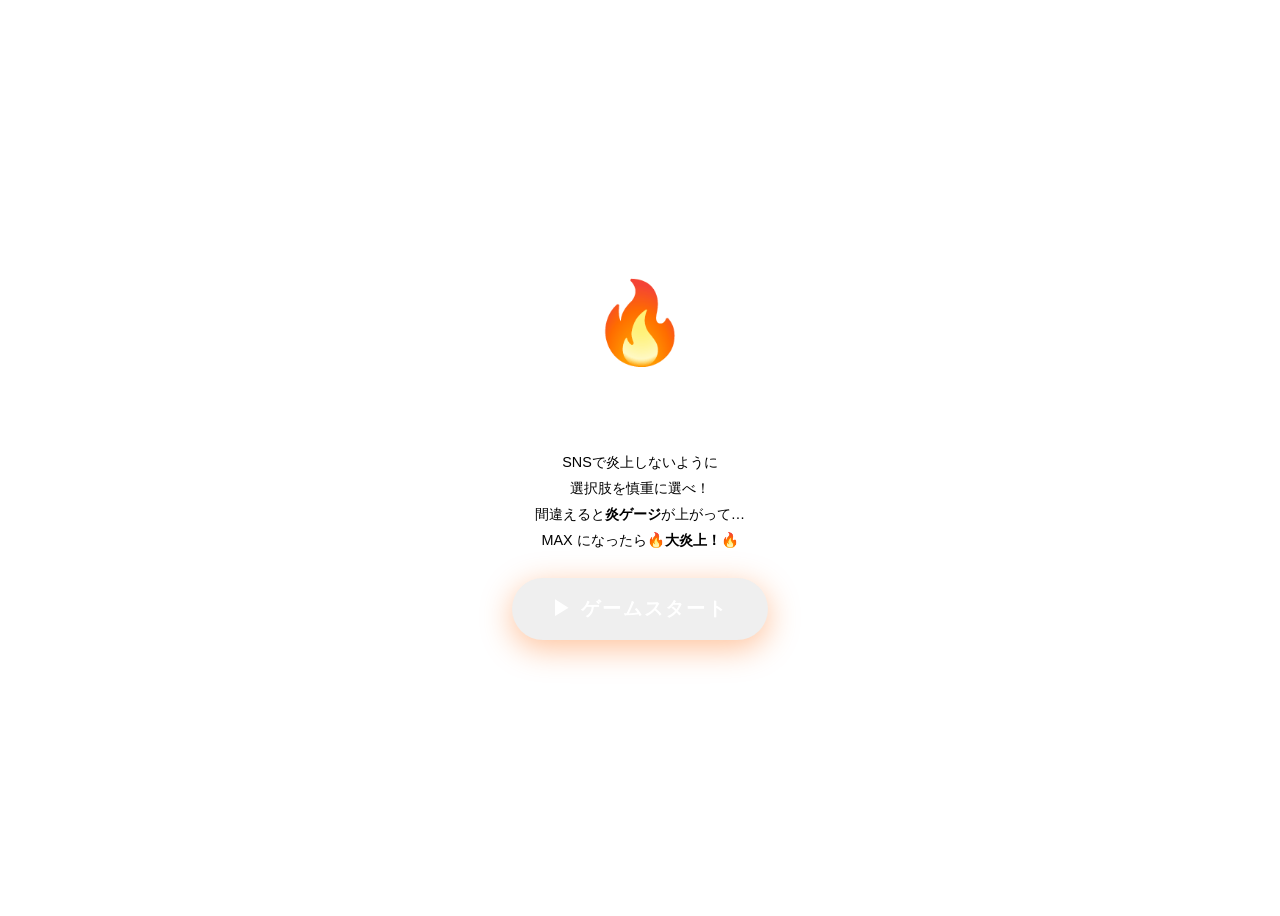
==== enjo-kaihi.html @ 389746f2 "Add files via upload" ====
<!DOCTYPE html>

<html lang="ja">
<head>
<meta charset="UTF-8">
<meta name="viewport" content="width=device-width, initial-scale=1.0">
<title>🔥 炎上回避ゲーム</title>
<style>
  @import url('https://fonts.googleapis.com/css2?family=Zen+Maru+Gothic:wght@400;700;900&family=M+PLUS+Rounded+1c:wght@400;700;900&display=swap');

:root {
–fire1: #ff2200;
–fire2: #ff6600;
–fire3: #ffaa00;
–fire4: #ffdd00;
–safe: #00e5a0;
–bg: #0a0a0f;
–card: #14141e;
–card2: #1e1e2e;
–text: #f0eaff;
–muted: #888;
}

- { margin: 0; padding: 0; box-sizing: border-box; }

body {
font-family: ‘Zen Maru Gothic’, sans-serif;
background: var(–bg);
color: var(–text);
min-height: 100vh;
display: flex;
flex-direction: column;
align-items: center;
justify-content: center;
overflow-x: hidden;
position: relative;
}

/* 背景の炎エフェクト */
.bg-fire {
position: fixed;
inset: 0;
pointer-events: none;
z-index: 0;
overflow: hidden;
}

.flame-bg {
position: absolute;
bottom: -20px;
width: 80px;
animation: flameRise linear infinite;
opacity: 0;
font-size: 3rem;
filter: blur(1px);
}

@keyframes flameRise {
0% { transform: translateY(0) scale(1) rotate(-5deg); opacity: 0; }
10% { opacity: 0.4; }
50% { transform: translateY(-40vh) scale(1.3) rotate(5deg); opacity: 0.3; }
90% { opacity: 0.1; }
100% { transform: translateY(-90vh) scale(0.8) rotate(-3deg); opacity: 0; }
}

/* メインコンテナ */
#app {
position: relative;
z-index: 10;
width: 100%;
max-width: 560px;
padding: 16px;
}

/* ヘッダー */
.header {
text-align: center;
margin-bottom: 20px;
}

.logo {
font-size: 2.2rem;
font-weight: 900;
background: linear-gradient(135deg, var(–fire2), var(–fire3), var(–fire4));
-webkit-background-clip: text;
-webkit-text-fill-color: transparent;
background-clip: text;
line-height: 1.2;
letter-spacing: -1px;
text-shadow: none;
filter: drop-shadow(0 0 20px rgba(255,100,0,0.5));
}

.subtitle {
font-size: 0.8rem;
color: var(–muted);
margin-top: 4px;
letter-spacing: 2px;
}

/* 炎ゲージ */
.gauge-wrapper {
background: var(–card);
border-radius: 16px;
padding: 16px 20px;
margin-bottom: 16px;
border: 1px solid #2a2a3a;
box-shadow: 0 4px 24px rgba(0,0,0,0.4);
}

.gauge-header {
display: flex;
justify-content: space-between;
align-items: center;
margin-bottom: 10px;
}

.gauge-label {
font-size: 0.85rem;
font-weight: 700;
display: flex;
align-items: center;
gap: 6px;
}

.gauge-pct {
font-size: 1.4rem;
font-weight: 900;
color: var(–fire2);
transition: color 0.3s;
}

.gauge-track {
height: 24px;
background: #222230;
border-radius: 12px;
overflow: hidden;
position: relative;
}

.gauge-fill {
height: 100%;
border-radius: 12px;
transition: width 0.6s cubic-bezier(0.34,1.56,0.64,1), background 0.4s;
position: relative;
overflow: hidden;
}

.gauge-fill::after {
content: ‘’;
position: absolute;
inset: 0;
background: linear-gradient(90deg, transparent 0%, rgba(255,255,255,0.2) 50%, transparent 100%);
animation: shimmer 1.5s infinite;
}

@keyframes shimmer {
0% { transform: translateX(-100%); }
100% { transform: translateX(100%); }
}

.gauge-emojis {
display: flex;
justify-content: flex-end;
margin-top: 6px;
font-size: 1.1rem;
min-height: 24px;
gap: 2px;
}

/* スコア & ステージ */
.stats-row {
display: flex;
gap: 10px;
margin-bottom: 16px;
}

.stat-box {
flex: 1;
background: var(–card);
border-radius: 12px;
padding: 12px;
text-align: center;
border: 1px solid #2a2a3a;
}

.stat-label {
font-size: 0.7rem;
color: var(–muted);
letter-spacing: 1px;
margin-bottom: 4px;
}

.stat-value {
font-size: 1.5rem;
font-weight: 900;
}

/* シナリオカード */
.scenario-card {
background: var(–card2);
border-radius: 20px;
padding: 24px;
margin-bottom: 16px;
border: 1px solid #2a2a3a;
box-shadow: 0 8px 32px rgba(0,0,0,0.5);
position: relative;
overflow: hidden;
}

.scenario-card::before {
content: ‘’;
position: absolute;
top: 0; left: 0; right: 0;
height: 3px;
background: linear-gradient(90deg, var(–fire1), var(–fire3), var(–fire4));
}

.scenario-icon {
font-size: 2.5rem;
text-align: center;
margin-bottom: 12px;
display: block;
animation: bounce 2s ease-in-out infinite;
}

@keyframes bounce {
0%, 100% { transform: translateY(0); }
50% { transform: translateY(-6px); }
}

.scenario-situation {
font-size: 0.7rem;
color: var(–fire3);
letter-spacing: 2px;
font-weight: 700;
margin-bottom: 8px;
}

.scenario-text {
font-size: 1rem;
line-height: 1.7;
color: var(–text);
font-weight: 700;
}

/* 選択肢 */
.choices {
display: flex;
flex-direction: column;
gap: 10px;
margin-bottom: 16px;
}

.choice-btn {
background: var(–card);
border: 2px solid #2a2a3a;
border-radius: 14px;
padding: 16px 20px;
color: var(–text);
font-family: inherit;
font-size: 0.95rem;
font-weight: 700;
cursor: pointer;
text-align: left;
transition: all 0.2s;
display: flex;
align-items: center;
gap: 12px;
line-height: 1.5;
position: relative;
overflow: hidden;
}

.choice-btn::before {
content: ‘’;
position: absolute;
inset: 0;
background: linear-gradient(135deg, transparent, rgba(255,255,255,0.03));
opacity: 0;
transition: opacity 0.2s;
}

.choice-btn:hover:not(:disabled) {
border-color: var(–fire3);
transform: translateY(-2px);
box-shadow: 0 8px 24px rgba(255,150,0,0.2);
}

.choice-btn:hover:not(:disabled)::before { opacity: 1; }
.choice-btn:active:not(:disabled) { transform: translateY(0); }

.choice-btn:disabled { cursor: not-allowed; opacity: 0.7; }

.choice-label {
width: 28px;
height: 28px;
border-radius: 8px;
background: #2a2a3a;
display: flex;
align-items: center;
justify-content: center;
font-size: 0.8rem;
flex-shrink: 0;
font-weight: 900;
}

.choice-btn.correct {
border-color: var(–safe);
background: rgba(0, 229, 160, 0.1);
animation: correctPulse 0.5s ease;
}

.choice-btn.wrong {
border-color: var(–fire1);
background: rgba(255, 34, 0, 0.1);
animation: wrongShake 0.5s ease;
}

@keyframes correctPulse {
0% { transform: scale(1); }
50% { transform: scale(1.03); }
100% { transform: scale(1); }
}

@keyframes wrongShake {
0%, 100% { transform: translateX(0); }
20% { transform: translateX(-8px); }
40% { transform: translateX(8px); }
60% { transform: translateX(-6px); }
80% { transform: translateX(6px); }
}

/* フィードバック */
.feedback {
border-radius: 14px;
padding: 16px 20px;
margin-bottom: 16px;
font-size: 0.95rem;
font-weight: 700;
line-height: 1.6;
display: none;
animation: fadeSlideIn 0.3s ease;
}

.feedback.show { display: block; }

.feedback.correct {
background: rgba(0,229,160,0.1);
border: 1px solid var(–safe);
color: #7fffcf;
}

.feedback.wrong {
background: rgba(255,60,0,0.1);
border: 1px solid var(–fire1);
color: #ffaa77;
}

@keyframes fadeSlideIn {
from { opacity: 0; transform: translateY(10px); }
to { opacity: 1; transform: translateY(0); }
}

/* 次へボタン */
.next-btn {
width: 100%;
padding: 16px;
background: linear-gradient(135deg, #2a2a3a, #3a3a4a);
border: 2px solid #4a4a5a;
border-radius: 14px;
color: var(–text);
font-family: inherit;
font-size: 1rem;
font-weight: 900;
cursor: pointer;
letter-spacing: 1px;
transition: all 0.2s;
display: none;
}

.next-btn.show { display: block; }
.next-btn:hover { background: linear-gradient(135deg, #3a3a5a, #4a4a6a); transform: translateY(-2px); }

/* ゲームオーバー画面 */
.overlay {
position: fixed;
inset: 0;
background: rgba(0,0,0,0.92);
z-index: 100;
display: flex;
flex-direction: column;
align-items: center;
justify-content: center;
padding: 24px;
display: none;
}

.overlay.show { display: flex; animation: fadeIn 0.4s ease; }

@keyframes fadeIn {
from { opacity: 0; }
to { opacity: 1; }
}

.overlay-card {
background: var(–card2);
border-radius: 24px;
padding: 36px 28px;
text-align: center;
max-width: 400px;
width: 100%;
border: 2px solid;
box-shadow: 0 24px 64px rgba(0,0,0,0.8);
}

.overlay-card.fail { border-color: var(–fire1); box-shadow: 0 0 60px rgba(255,30,0,0.3); }
.overlay-card.clear { border-color: var(–safe); box-shadow: 0 0 60px rgba(0,229,160,0.3); }

.overlay-emoji { font-size: 4rem; margin-bottom: 16px; animation: bigBounce 1s ease infinite; }

@keyframes bigBounce {
0%, 100% { transform: scale(1) rotate(-3deg); }
50% { transform: scale(1.1) rotate(3deg); }
}

.overlay-title {
font-size: 2rem;
font-weight: 900;
margin-bottom: 8px;
}

.overlay-title.fail { color: var(–fire1); text-shadow: 0 0 20px rgba(255,30,0,0.5); }
.overlay-title.clear { color: var(–safe); text-shadow: 0 0 20px rgba(0,229,160,0.5); }

.overlay-msg { font-size: 0.95rem; color: var(–muted); margin-bottom: 8px; line-height: 1.7; }
.overlay-score { font-size: 2.5rem; font-weight: 900; margin: 16px 0; }

.restart-btn {
width: 100%;
padding: 16px;
background: linear-gradient(135deg, var(–fire2), var(–fire1));
border: none;
border-radius: 14px;
color: white;
font-family: inherit;
font-size: 1.1rem;
font-weight: 900;
cursor: pointer;
margin-top: 16px;
letter-spacing: 1px;
transition: all 0.2s;
}

.restart-btn:hover { transform: translateY(-2px); box-shadow: 0 8px 24px rgba(255,100,0,0.4); }

/* スタート画面 */
#startScreen {
text-align: center;
padding: 20px;
}

#startScreen .big-emoji {
font-size: 5rem;
display: block;
margin-bottom: 16px;
animation: fireAnim 1s ease-in-out infinite alternate;
}

@keyframes fireAnim {
from { transform: scale(1) rotate(-2deg); filter: drop-shadow(0 0 10px orange); }
to { transform: scale(1.05) rotate(2deg); filter: drop-shadow(0 0 24px red); }
}

#startScreen h1 {
font-size: 2rem;
font-weight: 900;
background: linear-gradient(135deg, var(–fire2), var(–fire4));
-webkit-background-clip: text;
-webkit-text-fill-color: transparent;
background-clip: text;
margin-bottom: 12px;
}

#startScreen p {
color: var(–muted);
font-size: 0.9rem;
line-height: 1.8;
margin-bottom: 24px;
}

.start-btn {
padding: 18px 40px;
background: linear-gradient(135deg, var(–fire1), var(–fire3));
border: none;
border-radius: 50px;
color: white;
font-family: inherit;
font-size: 1.2rem;
font-weight: 900;
cursor: pointer;
letter-spacing: 2px;
transition: all 0.2s;
box-shadow: 0 8px 32px rgba(255,100,0,0.4);
}

.start-btn:hover { transform: scale(1.05); box-shadow: 0 12px 40px rgba(255,100,0,0.6); }

/* 炎上演出 */
.fire-particle {
position: fixed;
pointer-events: none;
z-index: 200;
font-size: 2rem;
animation: fireParticle 1.5s ease-out forwards;
}

@keyframes fireParticle {
0% { transform: translateY(0) scale(1) rotate(0deg); opacity: 1; }
100% { transform: translateY(-150px) scale(2) rotate(180deg); opacity: 0; }
}

/* progress dots */
.progress-dots {
display: flex;
justify-content: center;
gap: 6px;
margin-bottom: 16px;
}

.dot {
width: 8px; height: 8px;
border-radius: 50%;
background: #2a2a3a;
transition: all 0.3s;
border: 1px solid #3a3a4a;
}

.dot.done { background: var(–safe); border-color: var(–safe); }
.dot.wrong { background: var(–fire1); border-color: var(–fire1); }
.dot.current { background: var(–fire3); border-color: var(–fire3); width: 16px; border-radius: 4px; }
</style>

</head>
<body>

<!-- 背景の炎 -->

<div class="bg-fire" id="bgFire"></div>

<!-- スタート画面 -->

<div id="startScreen">
  <span class="big-emoji">🔥</span>
  <h1>炎上回避ゲーム！</h1>
  <p>
    SNSで炎上しないように<br>
    選択肢を慎重に選べ！<br>
    間違えると<strong style="color:var(--fire2)">炎ゲージ</strong>が上がって…<br>
    MAX になったら🔥<strong style="color:var(--fire1)">大炎上！</strong>🔥
  </p>
  <button class="start-btn" onclick="startGame()">▶ ゲームスタート</button>
</div>

<!-- ゲーム本体 -->

<div id="app" style="display:none">
  <div class="header">
    <div class="logo">🔥 炎上回避ゲーム</div>
    <div class="subtitle">SNS炎上シミュレーター</div>
  </div>

  <!-- 進捗ドット -->

  <div class="progress-dots" id="progressDots"></div>

  <!-- 炎ゲージ -->

  <div class="gauge-wrapper">
    <div class="gauge-header">
      <div class="gauge-label">🔥 炎ゲージ</div>
      <div class="gauge-pct" id="gaugePct">0%</div>
    </div>
    <div class="gauge-track">
      <div class="gauge-fill" id="gaugeFill" style="width:0%"></div>
    </div>
    <div class="gauge-emojis" id="gaugeEmojis"></div>
  </div>

  <!-- スタッツ -->

  <div class="stats-row">
    <div class="stat-box">
      <div class="stat-label">STAGE</div>
      <div class="stat-value" id="stageVal">1</div>
    </div>
    <div class="stat-box">
      <div class="stat-label">SCORE</div>
      <div class="stat-value" id="scoreVal" style="color:var(--fire3)">0</div>
    </div>
    <div class="stat-box">
      <div class="stat-label">残り問題</div>
      <div class="stat-value" id="remainVal">-</div>
    </div>
  </div>

  <!-- シナリオ -->

  <div class="scenario-card">
    <span class="scenario-icon" id="scenarioIcon">📱</span>
    <div class="scenario-situation" id="scenarioSit">SITUATION</div>
    <div class="scenario-text" id="scenarioText">読み込み中...</div>
  </div>

  <!-- 選択肢 -->

  <div class="choices" id="choices"></div>

  <!-- フィードバック -->

  <div class="feedback" id="feedback"></div>

  <!-- 次へ -->

<button class="next-btn" id="nextBtn" onclick="nextQuestion()">次の問題へ →</button>

</div>

<!-- ゲームオーバー / クリア -->

<div class="overlay" id="overlay">
  <div class="overlay-card" id="overlayCard">
    <div class="overlay-emoji" id="overlayEmoji"></div>
    <div class="overlay-title" id="overlayTitle"></div>
    <div class="overlay-msg" id="overlayMsg"></div>
    <div class="overlay-score" id="overlayScore"></div>
    <button class="restart-btn" onclick="restartGame()">🔄 もう一度遊ぶ</button>
  </div>
</div>

<script>
// ========== 音声 ==========
const AudioCtx = window.AudioContext || window.webkitAudioContext;
let audioCtx = null;

function getAudioCtx() {
  if (!audioCtx) audioCtx = new AudioCtx();
  return audioCtx;
}

function playTone(freq, type, duration, vol = 0.3, delay = 0) {
  try {
    const ctx = getAudioCtx();
    const osc = ctx.createOscillator();
    const gain = ctx.createGain();
    osc.connect(gain);
    gain.connect(ctx.destination);
    osc.type = type;
    osc.frequency.setValueAtTime(freq, ctx.currentTime + delay);
    gain.gain.setValueAtTime(vol, ctx.currentTime + delay);
    gain.gain.exponentialRampToValueAtTime(0.0001, ctx.currentTime + delay + duration);
    osc.start(ctx.currentTime + delay);
    osc.stop(ctx.currentTime + delay + duration);
  } catch(e) {}
}

function playCrackle(vol = 0.15) {
  try {
    const ctx = getAudioCtx();
    const bufLen = ctx.sampleRate * 0.3;
    const buf = ctx.createBuffer(1, bufLen, ctx.sampleRate);
    const data = buf.getChannelData(0);
    for (let i = 0; i < bufLen; i++) {
      data[i] = (Math.random() * 2 - 1) * (1 - i / bufLen);
    }
    const src = ctx.createBufferSource();
    const gain = ctx.createGain();
    const filter = ctx.createBiquadFilter();
    filter.type = 'bandpass';
    filter.frequency.value = 800;
    filter.Q.value = 0.5;
    src.buffer = buf;
    src.connect(filter);
    filter.connect(gain);
    gain.connect(ctx.destination);
    gain.gain.value = vol;
    src.start();
  } catch(e) {}
}

function soundCorrect() {
  playTone(523, 'sine', 0.1, 0.2);
  playTone(659, 'sine', 0.1, 0.2, 0.1);
  playTone(784, 'sine', 0.2, 0.25, 0.2);
}

function soundWrong() {
  playTone(300, 'sawtooth', 0.05, 0.2);
  playTone(200, 'sawtooth', 0.1, 0.25, 0.08);
  playCrackle(0.2);
}

function soundGameOver() {
  playCrackle(0.4);
  for (let i = 0; i < 6; i++) {
    playTone(200 - i*15, 'sawtooth', 0.15, 0.3, i * 0.08);
    playCrackle(0.3);
  }
}

function soundClear() {
  [523, 659, 784, 1047].forEach((f, i) => {
    playTone(f, 'sine', 0.2, 0.2, i * 0.12);
  });
  playTone(1319, 'sine', 0.4, 0.3, 0.55);
}

function soundGaugeUp() {
  playTone(180, 'square', 0.08, 0.15);
  playCrackle(0.1);
}

function soundStart() {
  [300, 400, 500].forEach((f, i) => {
    playTone(f, 'sine', 0.1, 0.2, i * 0.06);
  });
}

// ========== 問題データ ==========
const allQuestions = [
  {
    icon: "🍽️",
    situation: "グルメ投稿",
    text: "レストランで頼んだ料理が少し冷めていた。SNSに投稿するなら？",
    choices: [
      { text: "「少し冷めていたけど、味はとても美味しかった！次回はできたてで食べたい🍜」", correct: true },
      { text: "「このレストラン最悪！料理が冷めてて金返せ！二度と来ない！店名：◯◯◯」", correct: false },
      { text: "「ちょっと残念だったけど、スタッフさんは丁寧で雰囲気は良かった」", correct: true },
      { text: "「こんな料理出すな！みんな行かないで！食中毒になりそう（嘘）」", correct: false }
    ],
    feedback: {
      correct: "✅ 正解！建設的な表現でポジティブな面も伝えられました。炎上回避成功！",
      wrong: "❌ 不正解！誇張・虚偽・個人攻撃はアウト！炎上の典型パターンです🔥"
    },
    correctIdx: [0, 2]
  },
  {
    icon: "🎮",
    situation: "ゲーム実況",
    text: "人気ゲームの実況動画で、有名配信者の真似をしたら「パクリ」と言われた。返信するなら？",
    choices: [
      { text: "「影響を受けた配信者さんへの敬意を込めてやっています。不快にさせてしまってすみません」", correct: true },
      { text: "「パクリとか言う奴はファンじゃない！出て行け！」", correct: false },
      { text: "黙ってコメントを削除して、そっと配信スタイルを見直す", correct: true },
      { text: "「じゃあお前がやれよ！どうせニワカだろ？」と反撃", correct: false }
    ],
    feedback: {
      correct: "✅ 正解！落ち着いて対処できました。火に油を注がないのが大事！",
      wrong: "❌ 不正解！感情的な反論はさらなる炎上を呼びます。冷静さが命です🔥"
    },
    correctIdx: [0, 2]
  },
  {
    icon: "🏢",
    situation: "会社員の投稿",
    text: "残業が多くて辛い。このストレスをSNSでどう発散する？",
    choices: [
      { text: "「最近忙しい日が続いてる…でも頑張ってる自分えらい！🌙」", correct: true },
      { text: "「うちの会社（◯◯株式会社）はブラック企業！社長は◯◯！みんな応募しないで！」", correct: false },
      { text: "「仕事大変だけど、美味しいもの食べて乗り切る✊ #飯テロ」", correct: true },
      { text: "「同僚の△△さん（実名）が使えなくて全部自分に押し付けられてる」", correct: false }
    ],
    feedback: {
      correct: "✅ 正解！感情を発散しつつも、個人・会社情報を特定しないのがポイント！",
      wrong: "❌ 不正解！実名・会社名の公開は名誉毀損になる可能性も！大炎上コースです🔥"
    },
    correctIdx: [0, 2]
  },
  {
    icon: "🎵",
    situation: "音楽について",
    text: "好きなアーティストが楽曲盗作疑惑で話題に。コメントするなら？",
    choices: [
      { text: "「疑惑があるみたいだけど、本人の説明を待ちたいな」", correct: true },
      { text: "「確実に盗作！このアーティストを潰す！拡散希望！」", correct: false },
      { text: "「音楽って似てしまうこともあるし、詳しい人の見解が気になる」", correct: true },
      { text: "「盗作野郎！コンサート中止にしろ！返金しろ！」", correct: false }
    ],
    feedback: {
      correct: "✅ 正解！事実確認前の断定は危険。慎重な姿勢が炎上を防ぎます！",
      wrong: "❌ 不正例！確認前の断定拡散はデマ拡散＆名誉毀損になりうる危険行為！🔥"
    },
    correctIdx: [0, 2]
  },
  {
    icon: "🐈",
    situation: "ペット投稿",
    text: "隣人が犬をよく吠えさせる。迷惑だけどどうSNSに書く？",
    choices: [
      { text: "「近所の犬の鳴き声で眠れない夜…猫派の私には辛い😢 #睡眠大事」", correct: true },
      { text: "「◯丁目△番地の家の犬がうるさい！飼い主は◯◯さん！」", correct: false },
      { text: "「防音イヤーマフ買ってみた。生活の知恵って大事だね！」", correct: true },
      { text: "「この犬と飼い主の写真です。みんなで苦情を言ってください」", correct: false }
    ],
    feedback: {
      correct: "✅ 正解！個人を特定する情報を出さずに感情を表現できました！",
      wrong: "❌ 不正解！住所・氏名・写真の公開はプライバシー侵害＆ネット私刑！即炎上です🔥"
    },
    correctIdx: [0, 2]
  },
  {
    icon: "⚽",
    situation: "スポーツ観戦",
    text: "推しのサッカー選手が大きなミスをして試合に負けた。SNSへの書き込みは？",
    choices: [
      { text: "「悔しいけど、選手のみんなは精一杯戦ってくれた。次こそ！💙」", correct: true },
      { text: "「◯◯選手のせいで負けた！年俸返せ！クビにしろ！」", correct: false },
      { text: "「今日は辛い結果だったけど、また応援し続けるよ。頑張れ！」", correct: true },
      { text: "「◯◯選手の自宅はどこ？直接抗議しに行く」", correct: false }
    ],
    feedback: {
      correct: "✅ 正解！選手も人間。批判ではなく応援で気持ちを表現できました！",
      wrong: "❌ 不正解！金銭要求や個人特定は脅迫・ストーカー行為に！完全アウト🔥"
    },
    correctIdx: [0, 2]
  },
  {
    icon: "🛍️",
    situation: "ショッピングトラブル",
    text: "ネット通販で届いた商品が説明と違った。SNSでの対応は？",
    choices: [
      { text: "「商品説明と違ったので問い合わせ中。ショッピングは慎重に📦」", correct: true },
      { text: "「【詐欺確定】◯◯ショップは絶対買うな！全員報告して！」", correct: false },
      { text: "「まずカスタマーサポートに連絡してみる。早く解決するといいな」", correct: true },
      { text: "「社長の名前は◯◯！住所は◯◯！みんなで凸しよう！」", correct: false }
    ],
    feedback: {
      correct: "✅ 正解！まず正規の手順で解決を試みる姿勢が大切です！",
      wrong: "❌ 不正解！確認前の「詐欺確定」や個人情報拡散は名誉毀損＆威力業務妨害！🔥"
    },
    correctIdx: [0, 2]
  },
  {
    icon: "🎓",
    situation: "学校・勉強",
    text: "クラスメイトがずるをして良い点を取った（と思う）。どうする？",
    choices: [
      { text: "「勉強方法を見直してみた。コツコツが一番かもね💪」", correct: true },
      { text: "「◯◯（実名）がカンニングしてた！証拠写真あり！拡散して！」", correct: false },
      { text: "「テスト結果が微妙で凹む…でも自分のペースで頑張る！」", correct: true },
      { text: "「不正してる奴がいるから、そいつのLINEグループに晒す」", correct: false }
    ],
    feedback: {
      correct: "✅ 正解！人を攻撃せずに自分の感情と向き合えました！",
      wrong: "❌ 不正解！確認できない事実を拡散するのは名誉毀損。いじめの原因にも！🔥"
    },
    correctIdx: [0, 2]
  }
];

// ========== ゲーム状態 ==========
let questions = [];
let currentQ = 0;
let fireGauge = 0;
let score = 0;
let answered = false;
let results = []; // 'correct' or 'wrong' per question

const FIRE_PER_WRONG = 35;
const SCORE_PER_CORRECT = 150;
const BONUS_NO_FIRE = 300;

function shuffleArray(arr) {
  const a = [...arr];
  for (let i = a.length - 1; i > 0; i--) {
    const j = Math.floor(Math.random() * (i + 1));
    [a[i], a[j]] = [a[j], a[i]];
  }
  return a;
}

function startGame() {
  soundStart();
  document.getElementById('startScreen').style.display = 'none';
  document.getElementById('app').style.display = 'block';
  
  questions = shuffleArray(allQuestions).slice(0, 6);
  currentQ = 0;
  fireGauge = 0;
  score = 0;
  results = [];
  answered = false;

  spawnBgFlames();
  updateGauge();
  renderProgressDots();
  loadQuestion();
}

function restartGame() {
  document.getElementById('overlay').classList.remove('show');
  document.getElementById('startScreen').style.display = 'flex';
  document.getElementById('app').style.display = 'none';
}

function spawnBgFlames() {
  const container = document.getElementById('bgFire');
  container.innerHTML = '';
  const emojis = ['🔥', '💥', '🌋', '🔥', '🔥', '🔥', '💨'];
  for (let i = 0; i < 8; i++) {
    const el = document.createElement('span');
    el.className = 'flame-bg';
    el.textContent = emojis[Math.floor(Math.random() * emojis.length)];
    el.style.left = (Math.random() * 95) + '%';
    el.style.animationDuration = (6 + Math.random() * 8) + 's';
    el.style.animationDelay = (Math.random() * 8) + 's';
    el.style.fontSize = (1.5 + Math.random() * 2.5) + 'rem';
    container.appendChild(el);
  }
}

function renderProgressDots() {
  const container = document.getElementById('progressDots');
  container.innerHTML = '';
  questions.forEach((_, i) => {
    const dot = document.createElement('div');
    dot.className = 'dot';
    if (i < currentQ) {
      dot.classList.add(results[i] === 'correct' ? 'done' : 'wrong');
    } else if (i === currentQ) {
      dot.classList.add('current');
    }
    container.appendChild(dot);
  });
}

function getGaugeColor(pct) {
  if (pct < 30) return `linear-gradient(90deg, #00e5a0, #00cc80)`;
  if (pct < 60) return `linear-gradient(90deg, #ffaa00, #ff6600)`;
  return `linear-gradient(90deg, #ff4400, #ff0000)`;
}

function updateGauge() {
  const fill = document.getElementById('gaugeFill');
  const pct = document.getElementById('gaugePct');
  const emojis = document.getElementById('gaugeEmojis');

  const p = Math.min(fireGauge, 100);
  fill.style.width = p + '%';
  fill.style.background = getGaugeColor(p);
  pct.textContent = Math.round(p) + '%';

  if (p >= 80) pct.style.color = 'var(--fire1)';
  else if (p >= 50) pct.style.color = 'var(--fire2)';
  else pct.style.color = 'var(--safe)';

  const fireCount = Math.floor(p / 20);
  emojis.textContent = '🔥'.repeat(fireCount);

  document.getElementById('scoreVal').textContent = score;
  document.getElementById('stageVal').textContent = currentQ + 1;
  document.getElementById('remainVal').textContent = questions.length - currentQ;
}

function loadQuestion() {
  answered = false;
  const q = questions[currentQ];

  document.getElementById('scenarioIcon').textContent = q.icon;
  document.getElementById('scenarioSit').textContent = q.situation;
  document.getElementById('scenarioText').textContent = q.text;

  document.getElementById('feedback').className = 'feedback';
  document.getElementById('nextBtn').className = 'next-btn';

  renderProgressDots();
  updateGauge();

  const choicesEl = document.getElementById('choices');
  choicesEl.innerHTML = '';

  const labels = ['Ａ', 'Ｂ', 'Ｃ', 'Ｄ'];
  const shuffled = shuffleArray(q.choices.map((c, i) => ({ ...c, origIdx: i })));

  shuffled.forEach((choice, i) => {
    const btn = document.createElement('button');
    btn.className = 'choice-btn';
    btn.innerHTML = `<span class="choice-label">${labels[i]}</span><span>${choice.text}</span>`;
    btn.onclick = () => selectAnswer(btn, choice.correct, q.feedback, shuffled);
    choicesEl.appendChild(btn);
  });
}

function selectAnswer(btn, isCorrect, feedback, allChoices) {
  if (answered) return;
  answered = true;

  const allBtns = document.querySelectorAll('.choice-btn');
  allBtns.forEach(b => b.disabled = true);

  // 正解・不正解を表示
  allChoices.forEach((choice, i) => {
    if (choice.correct) allBtns[i].classList.add('correct');
  });

  const feedbackEl = document.getElementById('feedback');

  if (isCorrect) {
    btn.classList.add('correct');
    soundCorrect();
    score += SCORE_PER_CORRECT;
    results.push('correct');
    feedbackEl.className = 'feedback correct show';
    feedbackEl.textContent = feedback.correct;
    spawnParticles('✅', btn);
  } else {
    btn.classList.add('wrong');
    soundWrong();
    fireGauge += FIRE_PER_WRONG;
    results.push('wrong');
    feedbackEl.className = 'feedback wrong show';
    feedbackEl.textContent = feedback.wrong;
    spawnParticles('🔥', btn);
    soundGaugeUp();
  }

  updateGauge();

  if (fireGauge >= 100) {
    setTimeout(() => gameOver(), 1200);
  } else if (currentQ >= questions.length - 1) {
    setTimeout(() => gameClear(), 1200);
  } else {
    document.getElementById('nextBtn').className = 'next-btn show';
  }
}

function nextQuestion() {
  currentQ++;
  loadQuestion();
}

function spawnParticles(emoji, refEl) {
  const rect = refEl ? refEl.getBoundingClientRect() : { left: window.innerWidth/2, top: window.innerHeight/2 };
  for (let i = 0; i < 5; i++) {
    const p = document.createElement('span');
    p.className = 'fire-particle';
    p.textContent = emoji;
    p.style.left = (rect.left + Math.random() * rect.width) + 'px';
    p.style.top = (rect.top + Math.random() * 30) + 'px';
    p.style.animationDelay = (Math.random() * 0.3) + 's';
    p.style.fontSize = (1.5 + Math.random()) + 'rem';
    document.body.appendChild(p);
    setTimeout(() => p.remove(), 2000);
  }
}

function gameOver() {
  soundGameOver();
  const overlay = document.getElementById('overlay');
  const card = document.getElementById('overlayCard');
  card.className = 'overlay-card fail';
  document.getElementById('overlayEmoji').textContent = '🔥💀🔥';
  document.getElementById('overlayTitle').className = 'overlay-title fail';
  document.getElementById('overlayTitle').textContent = '大炎上！！！';
  document.getElementById('overlayMsg').textContent =
    `SNSが燃え上がりました…😱\n全${questions.length}問中 ${results.filter(r=>r==='correct').length}問正解`;
  document.getElementById('overlayScore').textContent = `スコア: ${score}pt`;
  overlay.classList.add('show');

  // 画面を揺らす
  document.body.style.animation = 'none';
  setTimeout(() => {
    document.body.style.animation = '';
  }, 10);

  for (let i = 0; i < 20; i++) {
    setTimeout(() => {
      const p = document.createElement('span');
      p.className = 'fire-particle';
      p.textContent = '🔥';
      p.style.left = Math.random() * window.innerWidth + 'px';
      p.style.top = Math.random() * window.innerHeight + 'px';
      p.style.fontSize = (2 + Math.random() * 2) + 'rem';
      document.body.appendChild(p);
      setTimeout(() => p.remove(), 2000);
    }, i * 80);
  }
}

function gameClear() {
  const noFireBonus = fireGauge === 0 ? BONUS_NO_FIRE : 0;
  score += noFireBonus;
  soundClear();

  const overlay = document.getElementById('overlay');
  const card = document.getElementById('overlayCard');
  const correctCount = results.filter(r => r === 'correct').length;

  if (correctCount === questions.length) {
    card.className = 'overlay-card clear';
    document.getElementById('overlayEmoji').textContent = '🏆✨🎉';
    document.getElementById('overlayTitle').className = 'overlay-title clear';
    document.getElementById('overlayTitle').textContent = '完全回避！';
    document.getElementById('overlayMsg').textContent =
      `全問正解！SNS達人認定！🎖️\n炎上ゼロで乗り切りました！` + (noFireBonus ? `\n🎁 炎上ゼロボーナス +${BONUS_NO_FIRE}pt！` : '');
  } else {
    card.className = 'overlay-card clear';
    document.getElementById('overlayEmoji').textContent = '😮‍💨🌊';
    document.getElementById('overlayTitle').className = 'overlay-title clear';
    document.getElementById('overlayTitle').textContent = 'なんとか回避！';
    document.getElementById('overlayMsg').textContent =
      `${questions.length}問中 ${correctCount}問正解！\nヒヤヒヤしたけど炎上は免れた！`;
  }

  document.getElementById('overlayScore').textContent = `スコア: ${score}pt`;
  overlay.classList.add('show');

  for (let i = 0; i < 12; i++) {
    setTimeout(() => {
      const stars = ['✨','⭐','🌟','💫'];
      const p = document.createElement('span');
      p.className = 'fire-particle';
      p.textContent = stars[Math.floor(Math.random() * stars.length)];
      p.style.left = Math.random() * window.innerWidth + 'px';
      p.style.top = Math.random() * window.innerHeight + 'px';
      document.body.appendChild(p);
      setTimeout(() => p.remove(), 2000);
    }, i * 100);
  }
}
</script>

</body>
</html>
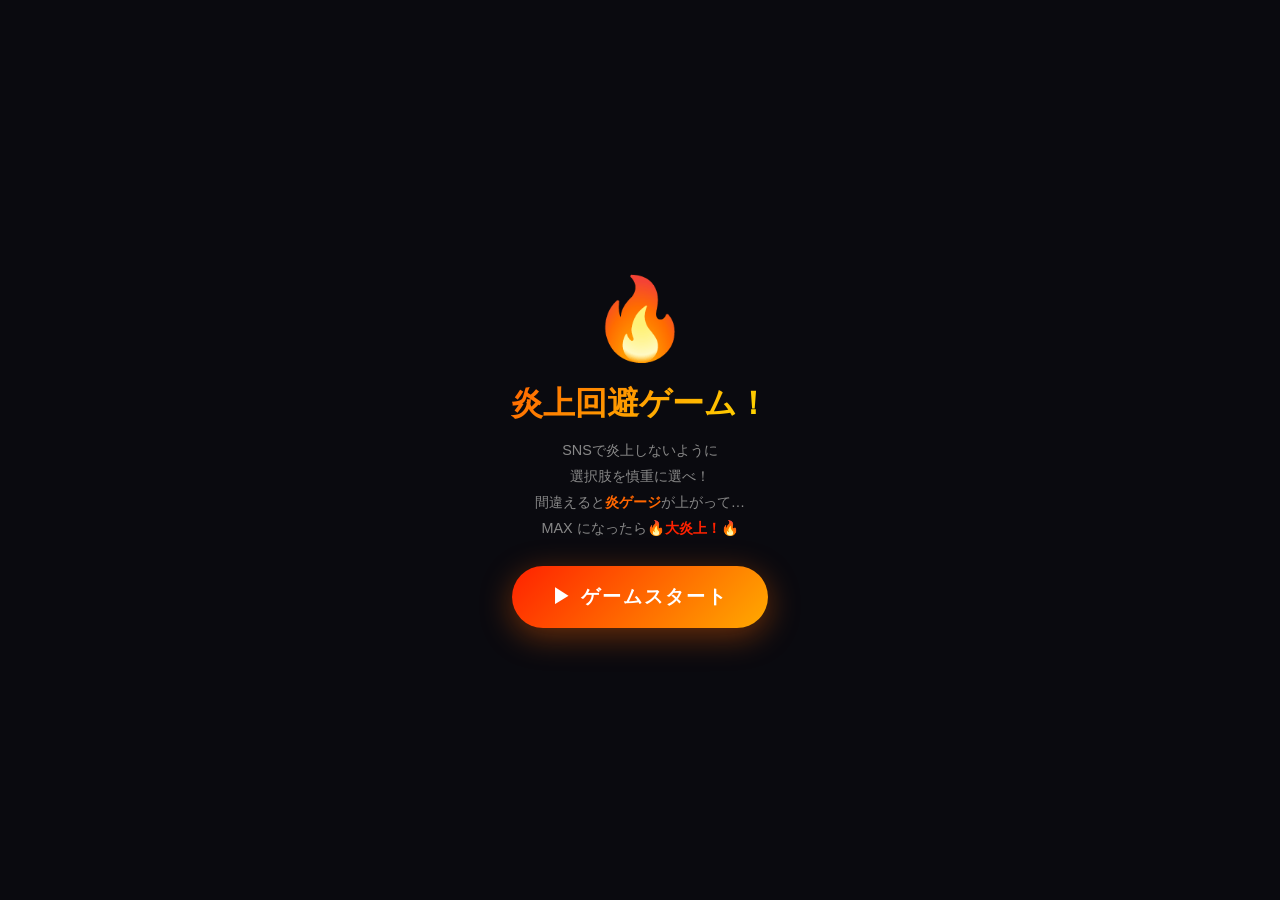
==== commit c423d228: "Add files via upload" ====
--- a/enjo-kaihi.html
+++ b/enjo-kaihi.html
@@ -1,3 +1,4 @@
+
 <!DOCTYPE html>
 
 <html lang="ja">
@@ -9,24 +10,24 @@
   @import url('https://fonts.googleapis.com/css2?family=Zen+Maru+Gothic:wght@400;700;900&family=M+PLUS+Rounded+1c:wght@400;700;900&display=swap');
 
 :root {
-–fire1: #ff2200;
-–fire2: #ff6600;
-–fire3: #ffaa00;
-–fire4: #ffdd00;
-–safe: #00e5a0;
-–bg: #0a0a0f;
-–card: #14141e;
-–card2: #1e1e2e;
-–text: #f0eaff;
-–muted: #888;
-}
-
-- { margin: 0; padding: 0; box-sizing: border-box; }
+--fire1: #ff2200;
+--fire2: #ff6600;
+--fire3: #ffaa00;
+--fire4: #ffdd00;
+--safe: #00e5a0;
+--bg: #0a0a0f;
+--card: #14141e;
+--card2: #1e1e2e;
+--text: #f0eaff;
+--muted: #888;
+}
+
+* { margin: 0; padding: 0; box-sizing: border-box; }
 
 body {
 font-family: ‘Zen Maru Gothic’, sans-serif;
-background: var(–bg);
-color: var(–text);
+background: var(--bg);
+color: var(--text);
 min-height: 100vh;
 display: flex;
 flex-direction: column;
@@ -81,7 +82,7 @@
 .logo {
 font-size: 2.2rem;
 font-weight: 900;
-background: linear-gradient(135deg, var(–fire2), var(–fire3), var(–fire4));
+background: linear-gradient(135deg, var(--fire2), var(--fire3), var(--fire4));
 -webkit-background-clip: text;
 -webkit-text-fill-color: transparent;
 background-clip: text;
@@ -93,14 +94,14 @@
 
 .subtitle {
 font-size: 0.8rem;
-color: var(–muted);
+color: var(--muted);
 margin-top: 4px;
 letter-spacing: 2px;
 }
 
 /* 炎ゲージ */
 .gauge-wrapper {
-background: var(–card);
+background: var(--card);
 border-radius: 16px;
 padding: 16px 20px;
 margin-bottom: 16px;
@@ -126,7 +127,7 @@
 .gauge-pct {
 font-size: 1.4rem;
 font-weight: 900;
-color: var(–fire2);
+color: var(--fire2);
 transition: color 0.3s;
 }
 
@@ -177,7 +178,7 @@
 
 .stat-box {
 flex: 1;
-background: var(–card);
+background: var(--card);
 border-radius: 12px;
 padding: 12px;
 text-align: center;
@@ -186,7 +187,7 @@
 
 .stat-label {
 font-size: 0.7rem;
-color: var(–muted);
+color: var(--muted);
 letter-spacing: 1px;
 margin-bottom: 4px;
 }
@@ -198,7 +199,7 @@
 
 /* シナリオカード */
 .scenario-card {
-background: var(–card2);
+background: var(--card2);
 border-radius: 20px;
 padding: 24px;
 margin-bottom: 16px;
@@ -213,7 +214,7 @@
 position: absolute;
 top: 0; left: 0; right: 0;
 height: 3px;
-background: linear-gradient(90deg, var(–fire1), var(–fire3), var(–fire4));
+background: linear-gradient(90deg, var(--fire1), var(--fire3), var(--fire4));
 }
 
 .scenario-icon {
@@ -231,7 +232,7 @@
 
 .scenario-situation {
 font-size: 0.7rem;
-color: var(–fire3);
+color: var(--fire3);
 letter-spacing: 2px;
 font-weight: 700;
 margin-bottom: 8px;
@@ -240,7 +241,7 @@
 .scenario-text {
 font-size: 1rem;
 line-height: 1.7;
-color: var(–text);
+color: var(--text);
 font-weight: 700;
 }
 
@@ -253,11 +254,11 @@
 }
 
 .choice-btn {
-background: var(–card);
+background: var(--card);
 border: 2px solid #2a2a3a;
 border-radius: 14px;
 padding: 16px 20px;
-color: var(–text);
+color: var(--text);
 font-family: inherit;
 font-size: 0.95rem;
 font-weight: 700;
@@ -282,7 +283,7 @@
 }
 
 .choice-btn:hover:not(:disabled) {
-border-color: var(–fire3);
+border-color: var(--fire3);
 transform: translateY(-2px);
 box-shadow: 0 8px 24px rgba(255,150,0,0.2);
 }
@@ -306,13 +307,13 @@
 }
 
 .choice-btn.correct {
-border-color: var(–safe);
+border-color: var(--safe);
 background: rgba(0, 229, 160, 0.1);
 animation: correctPulse 0.5s ease;
 }
 
 .choice-btn.wrong {
-border-color: var(–fire1);
+border-color: var(--fire1);
 background: rgba(255, 34, 0, 0.1);
 animation: wrongShake 0.5s ease;
 }
@@ -347,13 +348,13 @@
 
 .feedback.correct {
 background: rgba(0,229,160,0.1);
-border: 1px solid var(–safe);
+border: 1px solid var(--safe);
 color: #7fffcf;
 }
 
 .feedback.wrong {
 background: rgba(255,60,0,0.1);
-border: 1px solid var(–fire1);
+border: 1px solid var(--fire1);
 color: #ffaa77;
 }
 
@@ -369,7 +370,7 @@
 background: linear-gradient(135deg, #2a2a3a, #3a3a4a);
 border: 2px solid #4a4a5a;
 border-radius: 14px;
-color: var(–text);
+color: var(--text);
 font-family: inherit;
 font-size: 1rem;
 font-weight: 900;
@@ -404,7 +405,7 @@
 }
 
 .overlay-card {
-background: var(–card2);
+background: var(--card2);
 border-radius: 24px;
 padding: 36px 28px;
 text-align: center;
@@ -414,8 +415,8 @@
 box-shadow: 0 24px 64px rgba(0,0,0,0.8);
 }
 
-.overlay-card.fail { border-color: var(–fire1); box-shadow: 0 0 60px rgba(255,30,0,0.3); }
-.overlay-card.clear { border-color: var(–safe); box-shadow: 0 0 60px rgba(0,229,160,0.3); }
+.overlay-card.fail { border-color: var(--fire1); box-shadow: 0 0 60px rgba(255,30,0,0.3); }
+.overlay-card.clear { border-color: var(--safe); box-shadow: 0 0 60px rgba(0,229,160,0.3); }
 
 .overlay-emoji { font-size: 4rem; margin-bottom: 16px; animation: bigBounce 1s ease infinite; }
 
@@ -430,16 +431,16 @@
 margin-bottom: 8px;
 }
 
-.overlay-title.fail { color: var(–fire1); text-shadow: 0 0 20px rgba(255,30,0,0.5); }
-.overlay-title.clear { color: var(–safe); text-shadow: 0 0 20px rgba(0,229,160,0.5); }
-
-.overlay-msg { font-size: 0.95rem; color: var(–muted); margin-bottom: 8px; line-height: 1.7; }
+.overlay-title.fail { color: var(--fire1); text-shadow: 0 0 20px rgba(255,30,0,0.5); }
+.overlay-title.clear { color: var(--safe); text-shadow: 0 0 20px rgba(0,229,160,0.5); }
+
+.overlay-msg { font-size: 0.95rem; color: var(--muted); margin-bottom: 8px; line-height: 1.7; }
 .overlay-score { font-size: 2.5rem; font-weight: 900; margin: 16px 0; }
 
 .restart-btn {
 width: 100%;
 padding: 16px;
-background: linear-gradient(135deg, var(–fire2), var(–fire1));
+background: linear-gradient(135deg, var(--fire2), var(--fire1));
 border: none;
 border-radius: 14px;
 color: white;
@@ -475,7 +476,7 @@
 #startScreen h1 {
 font-size: 2rem;
 font-weight: 900;
-background: linear-gradient(135deg, var(–fire2), var(–fire4));
+background: linear-gradient(135deg, var(--fire2), var(--fire4));
 -webkit-background-clip: text;
 -webkit-text-fill-color: transparent;
 background-clip: text;
@@ -483,7 +484,7 @@
 }
 
 #startScreen p {
-color: var(–muted);
+color: var(--muted);
 font-size: 0.9rem;
 line-height: 1.8;
 margin-bottom: 24px;
@@ -491,7 +492,7 @@
 
 .start-btn {
 padding: 18px 40px;
-background: linear-gradient(135deg, var(–fire1), var(–fire3));
+background: linear-gradient(135deg, var(--fire1), var(--fire3));
 border: none;
 border-radius: 50px;
 color: white;
@@ -536,9 +537,9 @@
 border: 1px solid #3a3a4a;
 }
 
-.dot.done { background: var(–safe); border-color: var(–safe); }
-.dot.wrong { background: var(–fire1); border-color: var(–fire1); }
-.dot.current { background: var(–fire3); border-color: var(–fire3); width: 16px; border-radius: 4px; }
+.dot.done { background: var(--safe); border-color: var(--safe); }
+.dot.wrong { background: var(--fire1); border-color: var(--fire1); }
+.dot.current { background: var(--fire3); border-color: var(--fire3); width: 16px; border-radius: 4px; }
 </style>
 
 </head>
@@ -864,9 +865,7 @@
 let fireGauge = 0;
 let score = 0;
 let answered = false;
-let results = []; // 'correct' or 'wrong' per question
-
-const FIRE_PER_WRONG = 35;
+let results = []; // 'correct' or 'wrong' per question * const FIRE_PER_WRONG = 35;
 const SCORE_PER_CORRECT = 150;
 const BONUS_NO_FIRE = 300;
 
@@ -1132,4 +1131,4 @@
 </script>
 
 </body>
-</html>
+</html>
